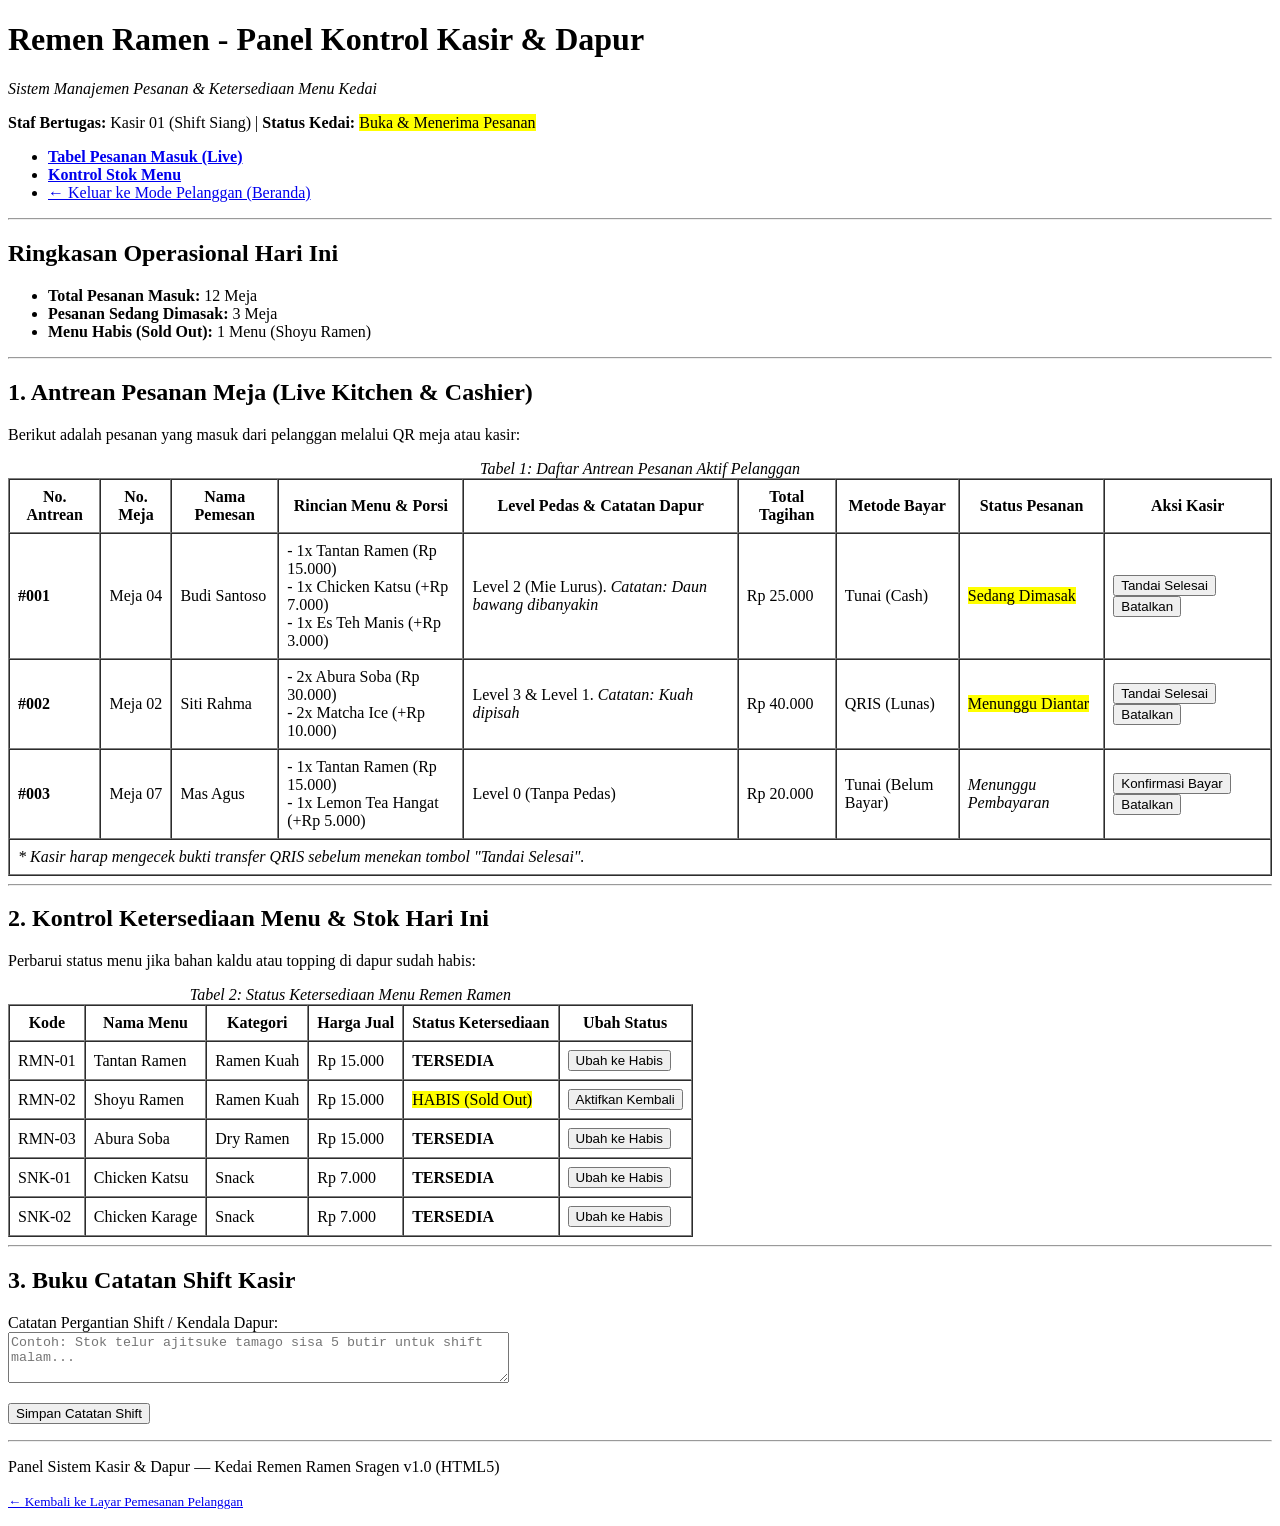
==== admin.html @ 984b787c "feat: inisialisasi struktur HTML5 dan aksesibilitas Remen Ramen mencakup index, pesan, dan admin" ====
<!DOCTYPE html>
<html lang="id">
<head>
  <meta charset="UTF-8">
  <meta name="viewport" content="width=device-width, initial-scale=1.0">
  <title>Dashboard Kasir & Dapur - Remen Ramen Sragen</title>
</head>
<body>

  <!-- ================= HEADER: Panel Kontrol Staf ================= -->
  <header>
    <h1>Remen Ramen - Panel Kontrol Kasir &amp; Dapur</h1>
    <p><em>Sistem Manajemen Pesanan &amp; Ketersediaan Menu Kedai</em></p>
    <p>
      <strong>Staf Bertugas:</strong> Kasir 01 (Shift Siang) | 
      <strong>Status Kedai:</strong> <mark>Buka &amp; Menerima Pesanan</mark>
    </p>
  </header>

  <!-- ================= NAV: Navigasi Internal Staf ================= -->
  <nav aria-label="Navigasi Panel Admin">
    <ul>
      <li><a href="#antrean-pesanan"><strong>Tabel Pesanan Masuk (Live)</strong></a></li>
      <li><a href="#kontrol-stok"><strong>Kontrol Stok Menu</strong></a></li>
      <li><a href="index.html">&larr; Keluar ke Mode Pelanggan (Beranda)</a></li>
    </ul>
  </nav>

  <hr>

  <!-- ================= MAIN: Konten Operasional Kedai ================= -->
  <main>

    <!-- Section 1: Ringkasan Metrik Hari Ini -->
    <section id="ringkasan-operasional">
      <h2>Ringkasan Operasional Hari Ini</h2>
      <ul>
        <li><strong>Total Pesanan Masuk:</strong> 12 Meja</li>
        <li><strong>Pesanan Sedang Dimasak:</strong> 3 Meja</li>
        <li><strong>Menu Habis (Sold Out):</strong> 1 Menu (Shoyu Ramen)</li>
      </ul>
    </section>

    <hr>

    <!-- Section 2: Tabel Antrean Pesanan Meja (Live Kitchen Orders) -->
    <section id="antrean-pesanan">
      <h2>1. Antrean Pesanan Meja (Live Kitchen &amp; Cashier)</h2>
      <p>Berikut adalah pesanan yang masuk dari pelanggan melalui QR meja atau kasir:</p>

      <table border="1" cellpadding="8" cellspacing="0">
        <caption><em>Tabel 1: Daftar Antrean Pesanan Aktif Pelanggan</em></caption>
        <thead>
          <tr>
            <th>No. Antrean</th>
            <th>No. Meja</th>
            <th>Nama Pemesan</th>
            <th>Rincian Menu &amp; Porsi</th>
            <th>Level Pedas &amp; Catatan Dapur</th>
            <th>Total Tagihan</th>
            <th>Metode Bayar</th>
            <th>Status Pesanan</th>
            <th>Aksi Kasir</th>
          </tr>
        </thead>
        <tbody>
          <!-- Baris Pesanan 1 -->
          <tr>
            <td><strong>#001</strong></td>
            <td>Meja 04</td>
            <td>Budi Santoso</td>
            <td>
              - 1x Tantan Ramen (Rp 15.000)<br>
              - 1x Chicken Katsu (+Rp 7.000)<br>
              - 1x Es Teh Manis (+Rp 3.000)
            </td>
            <td>Level 2 (Mie Lurus). <em>Catatan: Daun bawang dibanyakin</em></td>
            <td>Rp 25.000</td>
            <td>Tunai (Cash)</td>
            <td><mark>Sedang Dimasak</mark></td>
            <td>
              <button type="button">Tandai Selesai</button>
              <button type="button">Batalkan</button>
            </td>
          </tr>

          <!-- Baris Pesanan 2 -->
          <tr>
            <td><strong>#002</strong></td>
            <td>Meja 02</td>
            <td>Siti Rahma</td>
            <td>
              - 2x Abura Soba (Rp 30.000)<br>
              - 2x Matcha Ice (+Rp 10.000)
            </td>
            <td>Level 3 &amp; Level 1. <em>Catatan: Kuah dipisah</em></td>
            <td>Rp 40.000</td>
            <td>QRIS (Lunas)</td>
            <td><mark>Menunggu Diantar</mark></td>
            <td>
              <button type="button">Tandai Selesai</button>
              <button type="button">Batalkan</button>
            </td>
          </tr>

          <!-- Baris Pesanan 3 -->
          <tr>
            <td><strong>#003</strong></td>
            <td>Meja 07</td>
            <td>Mas Agus</td>
            <td>
              - 1x Tantan Ramen (Rp 15.000)<br>
              - 1x Lemon Tea Hangat (+Rp 5.000)
            </td>
            <td>Level 0 (Tanpa Pedas)</td>
            <td>Rp 20.000</td>
            <td>Tunai (Belum Bayar)</td>
            <td><em>Menunggu Pembayaran</em></td>
            <td>
              <button type="button">Konfirmasi Bayar</button>
              <button type="button">Batalkan</button>
            </td>
          </tr>
        </tbody>
        <tfoot>
          <tr>
            <td colspan="9">
              <em>* Kasir harap mengecek bukti transfer QRIS sebelum menekan tombol "Tandai Selesai".</em>
            </td>
          </tr>
        </tfoot>
      </table>
    </section>

    <hr>

    <!-- Section 3: Tabel Kontrol Stok & Ketersediaan Bahan Harian -->
    <section id="kontrol-stok">
      <h2>2. Kontrol Ketersediaan Menu &amp; Stok Hari Ini</h2>
      <p>Perbarui status menu jika bahan kaldu atau topping di dapur sudah habis:</p>

      <table border="1" cellpadding="8" cellspacing="0">
        <caption><em>Tabel 2: Status Ketersediaan Menu Remen Ramen</em></caption>
        <thead>
          <tr>
            <th>Kode</th>
            <th>Nama Menu</th>
            <th>Kategori</th>
            <th>Harga Jual</th>
            <th>Status Ketersediaan</th>
            <th>Ubah Status</th>
          </tr>
        </thead>
        <tbody>
          <tr>
            <td>RMN-01</td>
            <td>Tantan Ramen</td>
            <td>Ramen Kuah</td>
            <td>Rp 15.000</td>
            <td><strong>TERSEDIA</strong></td>
            <td><button type="button">Ubah ke Habis</button></td>
          </tr>
          <tr>
            <td>RMN-02</td>
            <td>Shoyu Ramen</td>
            <td>Ramen Kuah</td>
            <td>Rp 15.000</td>
            <td><mark>HABIS (Sold Out)</mark></td>
            <td><button type="button">Aktifkan Kembali</button></td>
          </tr>
          <tr>
            <td>RMN-03</td>
            <td>Abura Soba</td>
            <td>Dry Ramen</td>
            <td>Rp 15.000</td>
            <td><strong>TERSEDIA</strong></td>
            <td><button type="button">Ubah ke Habis</button></td>
          </tr>
          <tr>
            <td>SNK-01</td>
            <td>Chicken Katsu</td>
            <td>Snack</td>
            <td>Rp 7.000</td>
            <td><strong>TERSEDIA</strong></td>
            <td><button type="button">Ubah ke Habis</button></td>
          </tr>
          <tr>
            <td>SNK-02</td>
            <td>Chicken Karage</td>
            <td>Snack</td>
            <td>Rp 7.000</td>
            <td><strong>TERSEDIA</strong></td>
            <td><button type="button">Ubah ke Habis</button></td>
          </tr>
        </tbody>
      </table>
    </section>

    <hr>

    <!-- Section 4: Catatan Operasional Shift Kasir (Form Internal) -->
    <section id="memo-kasir">
      <h2>3. Buku Catatan Shift Kasir</h2>
      <form action="#" method="post">
        <p>
          <label for="catatan_shift">Catatan Pergantian Shift / Kendala Dapur:</label><br>
          <textarea id="catatan_shift" name="catatan_shift" rows="3" cols="60" placeholder="Contoh: Stok telur ajitsuke tamago sisa 5 butir untuk shift malam..."></textarea>
        </p>
        <p>
          <button type="submit">Simpan Catatan Shift</button>
        </p>
      </form>
    </section>

  </main>

  <hr>

  <!-- ================= FOOTER ================= -->
  <footer>
    <p>Panel Sistem Kasir &amp; Dapur &mdash; Kedai Remen Ramen Sragen v1.0 (HTML5)</p>
    <p><small><a href="index.html">&larr; Kembali ke Layar Pemesanan Pelanggan</a></small></p>
  </footer>

</body>
</html>
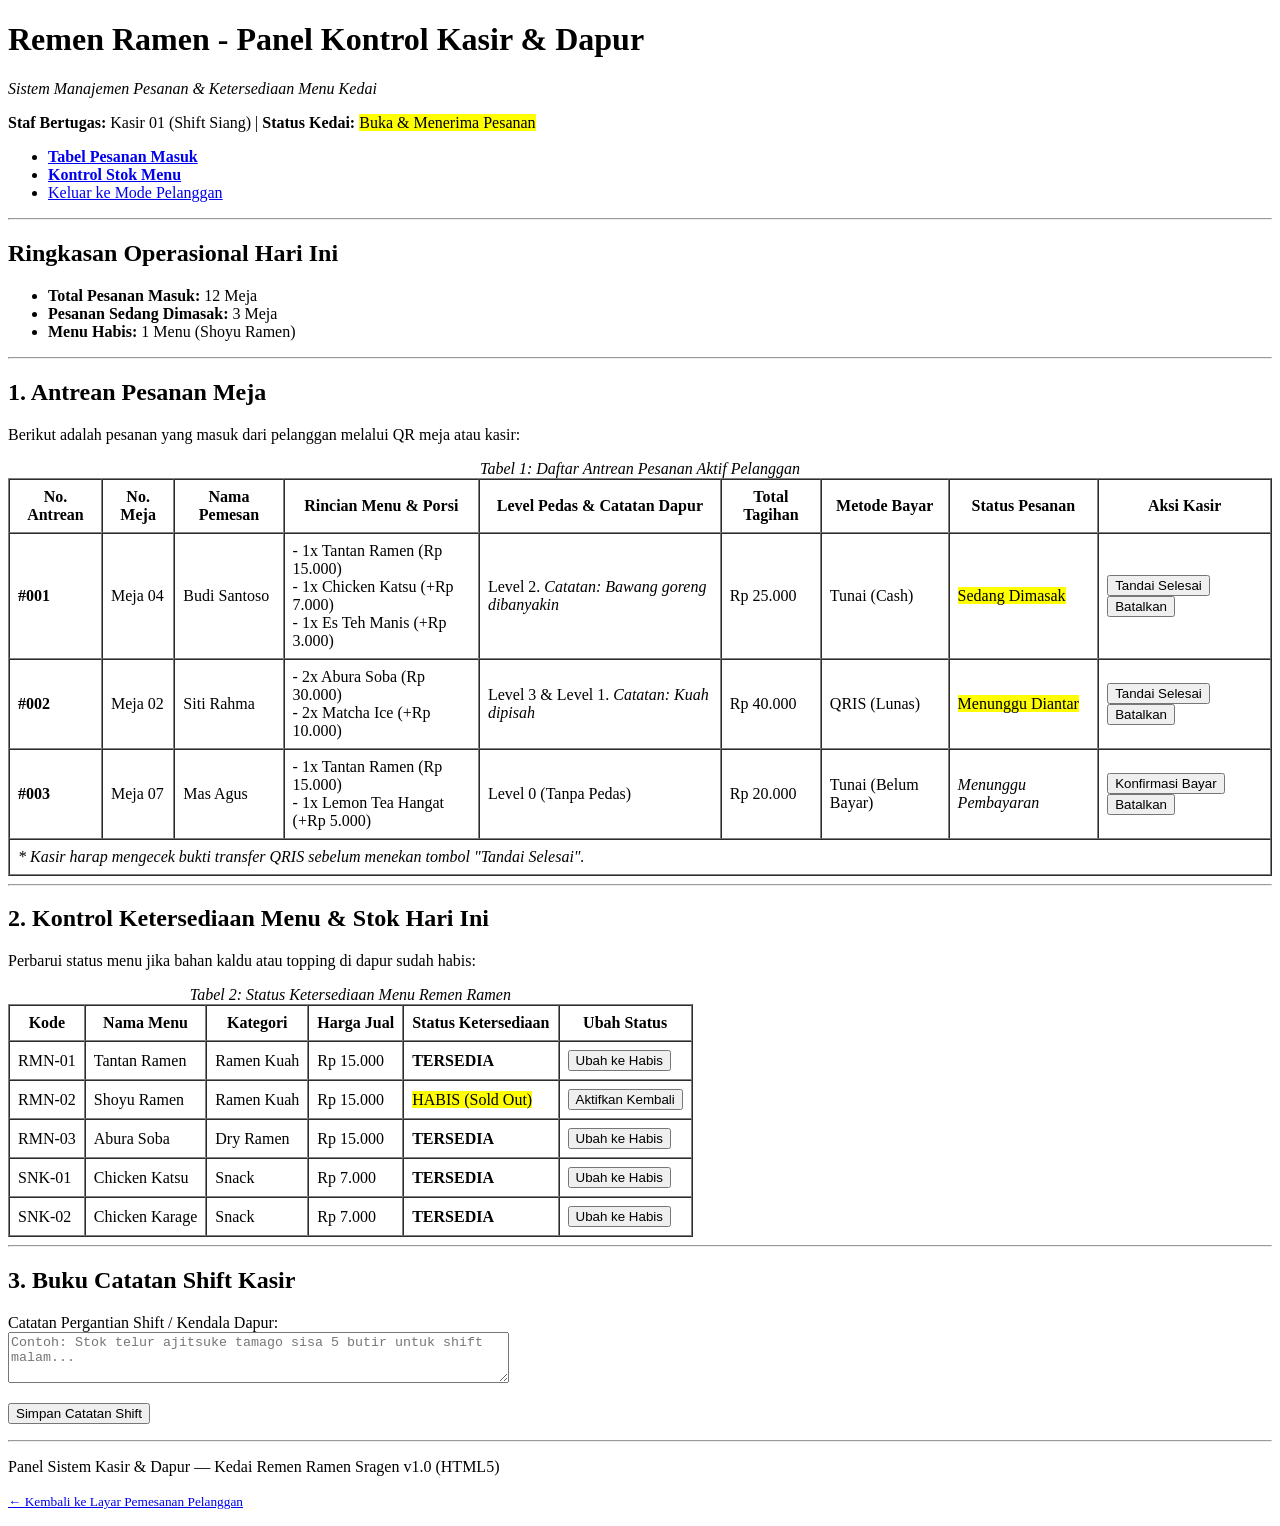
==== commit f57f3442: "memperbaiki teks konten dan menghubungkan file css ke html" ====
--- a/admin.html
+++ b/admin.html
@@ -3,7 +3,8 @@
 <head>
   <meta charset="UTF-8">
   <meta name="viewport" content="width=device-width, initial-scale=1.0">
-  <title>Dashboard Kasir & Dapur - Remen Ramen Sragen</title>
+  <title>Dashboard Kasir &amp; Dapur - Remen Ramen Sragen</title>
+  <link rel="stylesheet" href="assets/css/style.css">
 </head>
 <body>
 
@@ -20,9 +21,9 @@
   <!-- ================= NAV: Navigasi Internal Staf ================= -->
   <nav aria-label="Navigasi Panel Admin">
     <ul>
-      <li><a href="#antrean-pesanan"><strong>Tabel Pesanan Masuk (Live)</strong></a></li>
+      <li><a href="#antrean-pesanan"><strong>Tabel Pesanan Masuk</strong></a></li>
       <li><a href="#kontrol-stok"><strong>Kontrol Stok Menu</strong></a></li>
-      <li><a href="index.html">&larr; Keluar ke Mode Pelanggan (Beranda)</a></li>
+      <li><a href="index.html">Keluar ke Mode Pelanggan</a></li>
     </ul>
   </nav>
 
@@ -37,15 +38,15 @@
       <ul>
         <li><strong>Total Pesanan Masuk:</strong> 12 Meja</li>
         <li><strong>Pesanan Sedang Dimasak:</strong> 3 Meja</li>
-        <li><strong>Menu Habis (Sold Out):</strong> 1 Menu (Shoyu Ramen)</li>
+        <li><strong>Menu Habis:</strong> 1 Menu (Shoyu Ramen)</li>
       </ul>
     </section>
 
     <hr>
 
-    <!-- Section 2: Tabel Antrean Pesanan Meja (Live Kitchen Orders) -->
+    <!-- Section 2: Tabel Antrean Pesanan Meja -->
     <section id="antrean-pesanan">
-      <h2>1. Antrean Pesanan Meja (Live Kitchen &amp; Cashier)</h2>
+      <h2>1. Antrean Pesanan Meja</h2>
       <p>Berikut adalah pesanan yang masuk dari pelanggan melalui QR meja atau kasir:</p>
 
       <table border="1" cellpadding="8" cellspacing="0">
@@ -74,7 +75,7 @@
               - 1x Chicken Katsu (+Rp 7.000)<br>
               - 1x Es Teh Manis (+Rp 3.000)
             </td>
-            <td>Level 2 (Mie Lurus). <em>Catatan: Daun bawang dibanyakin</em></td>
+            <td>Level 2. <em>Catatan: Bawang goreng dibanyakin</em></td>
             <td>Rp 25.000</td>
             <td>Tunai (Cash)</td>
             <td><mark>Sedang Dimasak</mark></td>
@@ -198,7 +199,7 @@
 
     <hr>
 
-    <!-- Section 4: Catatan Operasional Shift Kasir (Form Internal) -->
+    <!-- Section 4: Catatan Operasional Shift Kasir -->
     <section id="memo-kasir">
       <h2>3. Buku Catatan Shift Kasir</h2>
       <form action="#" method="post">
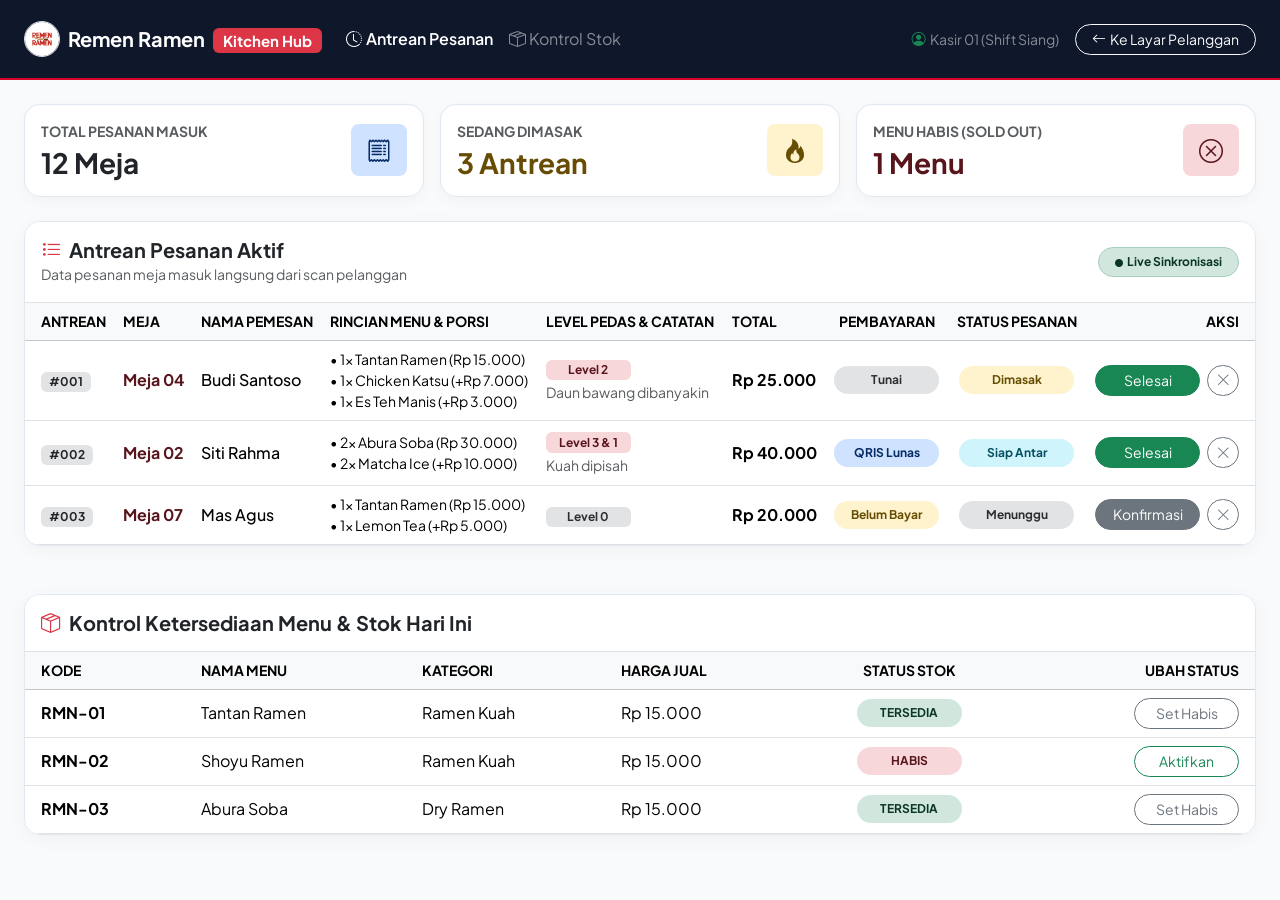
==== commit 8f816f35: "refactor: merubah total susunan kode menggunakan framework bootstrap dan mengubah palet warna lebih " ====
--- a/admin.html
+++ b/admin.html
@@ -3,225 +3,269 @@
 <head>
   <meta charset="UTF-8">
   <meta name="viewport" content="width=device-width, initial-scale=1.0">
-  <title>Dashboard Kasir &amp; Dapur - Remen Ramen Sragen</title>
+  <title>Dashboard Kasir &amp; Dapur - Remen Ramen</title>
+
+  <!-- Google Font: Plus Jakarta Sans -->
+  <link rel="preconnect" href="https://fonts.googleapis.com">
+  <link rel="preconnect" href="https://fonts.gstatic.com" crossorigin>
+  <link href="https://fonts.googleapis.com/css2?family=Plus+Jakarta+Sans:wght@400;500;600;700;800&display=swap" rel="stylesheet">
+
+  <!-- Bootstrap 5 & Icons -->
+  <link href="https://cdn.jsdelivr.net/npm/bootstrap@5.3.3/dist/css/bootstrap.min.css" rel="stylesheet">
+  <link rel="stylesheet" href="https://cdn.jsdelivr.net/npm/bootstrap-icons@1.11.3/font/bootstrap-icons.min.css">
+
+  <!-- Custom CSS -->
   <link rel="stylesheet" href="assets/css/style.css">
 </head>
-<body>
-
-  <!-- ================= HEADER: Panel Kontrol Staf ================= -->
-  <header>
-    <h1>Remen Ramen - Panel Kontrol Kasir &amp; Dapur</h1>
-    <p><em>Sistem Manajemen Pesanan &amp; Ketersediaan Menu Kedai</em></p>
-    <p>
-      <strong>Staf Bertugas:</strong> Kasir 01 (Shift Siang) | 
-      <strong>Status Kedai:</strong> <mark>Buka &amp; Menerima Pesanan</mark>
-    </p>
-  </header>
-
-  <!-- ================= NAV: Navigasi Internal Staf ================= -->
-  <nav aria-label="Navigasi Panel Admin">
-    <ul>
-      <li><a href="#antrean-pesanan"><strong>Tabel Pesanan Masuk</strong></a></li>
-      <li><a href="#kontrol-stok"><strong>Kontrol Stok Menu</strong></a></li>
-      <li><a href="index.html">Keluar ke Mode Pelanggan</a></li>
-    </ul>
+<body class="bg-admin">
+
+  <!-- ================= NAVBAR ADMIN ================= -->
+  <nav class="navbar navbar-expand-lg navbar-dark admin-navbar sticky-top py-3">
+    <div class="container-fluid px-lg-4">
+      <a class="navbar-brand d-flex align-items-center gap-2" href="admin.html">
+        <img src="assets/images/Logo_RemenRamen.jpg" alt="Logo Remen Ramen" class="rounded-circle border" width="36" height="36">
+        <span class="fw-bold">Remen Ramen <span class="badge bg-danger ms-1">Kitchen Hub</span></span>
+      </a>
+
+      <button class="navbar-toggler" type="button" data-bs-toggle="collapse" data-bs-target="#navAdmin">
+        <span class="navbar-toggler-icon"></span>
+      </button>
+
+      <div class="collapse navbar-collapse" id="navAdmin">
+        <ul class="navbar-nav me-auto">
+          <li class="nav-item">
+            <a class="nav-link active fw-semibold" href="#antrean-live"><i class="bi bi-clock-history me-1"></i>Antrean Pesanan</a>
+          </li>
+          <li class="nav-item">
+            <a class="nav-link text-white-50" href="#kontrol-stok"><i class="bi bi-box-seam me-1"></i>Kontrol Stok</a>
+          </li>
+        </ul>
+        <div class="d-flex align-items-center gap-3">
+          <span class="text-white-50 small">
+            <i class="bi bi-person-circle text-success me-1"></i>Kasir 01 (Shift Siang)
+          </span>
+          <a href="index.html" class="btn btn-outline-light btn-sm rounded-pill px-3">
+            <i class="bi bi-arrow-left me-1"></i>Ke Layar Pelanggan
+          </a>
+        </div>
+      </div>
+    </div>
   </nav>
 
-  <hr>
-
-  <!-- ================= MAIN: Konten Operasional Kedai ================= -->
-  <main>
-
-    <!-- Section 1: Ringkasan Metrik Hari Ini -->
-    <section id="ringkasan-operasional">
-      <h2>Ringkasan Operasional Hari Ini</h2>
-      <ul>
-        <li><strong>Total Pesanan Masuk:</strong> 12 Meja</li>
-        <li><strong>Pesanan Sedang Dimasak:</strong> 3 Meja</li>
-        <li><strong>Menu Habis:</strong> 1 Menu (Shoyu Ramen)</li>
-      </ul>
-    </section>
-
-    <hr>
-
-    <!-- Section 2: Tabel Antrean Pesanan Meja -->
-    <section id="antrean-pesanan">
-      <h2>1. Antrean Pesanan Meja</h2>
-      <p>Berikut adalah pesanan yang masuk dari pelanggan melalui QR meja atau kasir:</p>
-
-      <table border="1" cellpadding="8" cellspacing="0">
-        <caption><em>Tabel 1: Daftar Antrean Pesanan Aktif Pelanggan</em></caption>
-        <thead>
-          <tr>
-            <th>No. Antrean</th>
-            <th>No. Meja</th>
-            <th>Nama Pemesan</th>
-            <th>Rincian Menu &amp; Porsi</th>
-            <th>Level Pedas &amp; Catatan Dapur</th>
-            <th>Total Tagihan</th>
-            <th>Metode Bayar</th>
-            <th>Status Pesanan</th>
-            <th>Aksi Kasir</th>
-          </tr>
-        </thead>
-        <tbody>
-          <!-- Baris Pesanan 1 -->
-          <tr>
-            <td><strong>#001</strong></td>
-            <td>Meja 04</td>
-            <td>Budi Santoso</td>
-            <td>
-              - 1x Tantan Ramen (Rp 15.000)<br>
-              - 1x Chicken Katsu (+Rp 7.000)<br>
-              - 1x Es Teh Manis (+Rp 3.000)
-            </td>
-            <td>Level 2. <em>Catatan: Bawang goreng dibanyakin</em></td>
-            <td>Rp 25.000</td>
-            <td>Tunai (Cash)</td>
-            <td><mark>Sedang Dimasak</mark></td>
-            <td>
-              <button type="button">Tandai Selesai</button>
-              <button type="button">Batalkan</button>
-            </td>
-          </tr>
-
-          <!-- Baris Pesanan 2 -->
-          <tr>
-            <td><strong>#002</strong></td>
-            <td>Meja 02</td>
-            <td>Siti Rahma</td>
-            <td>
-              - 2x Abura Soba (Rp 30.000)<br>
-              - 2x Matcha Ice (+Rp 10.000)
-            </td>
-            <td>Level 3 &amp; Level 1. <em>Catatan: Kuah dipisah</em></td>
-            <td>Rp 40.000</td>
-            <td>QRIS (Lunas)</td>
-            <td><mark>Menunggu Diantar</mark></td>
-            <td>
-              <button type="button">Tandai Selesai</button>
-              <button type="button">Batalkan</button>
-            </td>
-          </tr>
-
-          <!-- Baris Pesanan 3 -->
-          <tr>
-            <td><strong>#003</strong></td>
-            <td>Meja 07</td>
-            <td>Mas Agus</td>
-            <td>
-              - 1x Tantan Ramen (Rp 15.000)<br>
-              - 1x Lemon Tea Hangat (+Rp 5.000)
-            </td>
-            <td>Level 0 (Tanpa Pedas)</td>
-            <td>Rp 20.000</td>
-            <td>Tunai (Belum Bayar)</td>
-            <td><em>Menunggu Pembayaran</em></td>
-            <td>
-              <button type="button">Konfirmasi Bayar</button>
-              <button type="button">Batalkan</button>
-            </td>
-          </tr>
-        </tbody>
-        <tfoot>
-          <tr>
-            <td colspan="9">
-              <em>* Kasir harap mengecek bukti transfer QRIS sebelum menekan tombol "Tandai Selesai".</em>
-            </td>
-          </tr>
-        </tfoot>
-      </table>
-    </section>
-
-    <hr>
-
-    <!-- Section 3: Tabel Kontrol Stok & Ketersediaan Bahan Harian -->
-    <section id="kontrol-stok">
-      <h2>2. Kontrol Ketersediaan Menu &amp; Stok Hari Ini</h2>
-      <p>Perbarui status menu jika bahan kaldu atau topping di dapur sudah habis:</p>
-
-      <table border="1" cellpadding="8" cellspacing="0">
-        <caption><em>Tabel 2: Status Ketersediaan Menu Remen Ramen</em></caption>
-        <thead>
-          <tr>
-            <th>Kode</th>
-            <th>Nama Menu</th>
-            <th>Kategori</th>
-            <th>Harga Jual</th>
-            <th>Status Ketersediaan</th>
-            <th>Ubah Status</th>
-          </tr>
-        </thead>
-        <tbody>
-          <tr>
-            <td>RMN-01</td>
-            <td>Tantan Ramen</td>
-            <td>Ramen Kuah</td>
-            <td>Rp 15.000</td>
-            <td><strong>TERSEDIA</strong></td>
-            <td><button type="button">Ubah ke Habis</button></td>
-          </tr>
-          <tr>
-            <td>RMN-02</td>
-            <td>Shoyu Ramen</td>
-            <td>Ramen Kuah</td>
-            <td>Rp 15.000</td>
-            <td><mark>HABIS (Sold Out)</mark></td>
-            <td><button type="button">Aktifkan Kembali</button></td>
-          </tr>
-          <tr>
-            <td>RMN-03</td>
-            <td>Abura Soba</td>
-            <td>Dry Ramen</td>
-            <td>Rp 15.000</td>
-            <td><strong>TERSEDIA</strong></td>
-            <td><button type="button">Ubah ke Habis</button></td>
-          </tr>
-          <tr>
-            <td>SNK-01</td>
-            <td>Chicken Katsu</td>
-            <td>Snack</td>
-            <td>Rp 7.000</td>
-            <td><strong>TERSEDIA</strong></td>
-            <td><button type="button">Ubah ke Habis</button></td>
-          </tr>
-          <tr>
-            <td>SNK-02</td>
-            <td>Chicken Karage</td>
-            <td>Snack</td>
-            <td>Rp 7.000</td>
-            <td><strong>TERSEDIA</strong></td>
-            <td><button type="button">Ubah ke Habis</button></td>
-          </tr>
-        </tbody>
-      </table>
-    </section>
-
-    <hr>
-
-    <!-- Section 4: Catatan Operasional Shift Kasir -->
-    <section id="memo-kasir">
-      <h2>3. Buku Catatan Shift Kasir</h2>
-      <form action="#" method="post">
-        <p>
-          <label for="catatan_shift">Catatan Pergantian Shift / Kendala Dapur:</label><br>
-          <textarea id="catatan_shift" name="catatan_shift" rows="3" cols="60" placeholder="Contoh: Stok telur ajitsuke tamago sisa 5 butir untuk shift malam..."></textarea>
-        </p>
-        <p>
-          <button type="submit">Simpan Catatan Shift</button>
-        </p>
-      </form>
-    </section>
+  <!-- ================= MAIN ADMIN ================= -->
+  <main class="container-fluid px-lg-4 my-4">
+
+    <!-- KPI STATS CARDS (WARNA SOFT PASTEL & TANPA BORDER TEBAL MENCOLOK) -->
+    <div class="row g-3 mb-4">
+      <div class="col-12 col-md-4">
+        <div class="card-kpi p-3">
+          <div class="d-flex justify-content-between align-items-center">
+            <div>
+              <p class="text-muted small fw-bold text-uppercase mb-1">Total Pesanan Masuk</p>
+              <h2 class="h3 fw-bold text-dark mb-0">12 Meja</h2>
+            </div>
+            <div class="bg-primary-subtle text-primary-emphasis rounded-3 px-3 py-2">
+              <i class="bi bi-receipt fs-4"></i>
+            </div>
+          </div>
+        </div>
+      </div>
+      <div class="col-12 col-md-4">
+        <div class="card-kpi p-3">
+          <div class="d-flex justify-content-between align-items-center">
+            <div>
+              <p class="text-muted small fw-bold text-uppercase mb-1">Sedang Dimasak</p>
+              <h2 class="h3 fw-bold text-warning-emphasis mb-0">3 Antrean</h2>
+            </div>
+            <div class="bg-warning-subtle text-warning-emphasis rounded-3 px-3 py-2">
+              <i class="bi bi-fire fs-4"></i>
+            </div>
+          </div>
+        </div>
+      </div>
+      <div class="col-12 col-md-4">
+        <div class="card-kpi p-3">
+          <div class="d-flex justify-content-between align-items-center">
+            <div>
+              <p class="text-muted small fw-bold text-uppercase mb-1">Menu Habis (Sold Out)</p>
+              <h2 class="h3 fw-bold text-danger-emphasis mb-0">1 Menu</h2>
+            </div>
+            <div class="bg-danger-subtle text-danger-emphasis rounded-3 px-3 py-2">
+              <i class="bi bi-x-circle fs-4"></i>
+            </div>
+          </div>
+        </div>
+      </div>
+    </div>
+
+    <!-- TABEL 1: ANTREAN LIVE -->
+    <div class="table-card mb-5" id="antrean-live">
+      <div class="p-3 border-bottom d-flex justify-content-between align-items-center bg-white">
+        <div>
+          <h2 class="h5 fw-bold mb-0 text-dark"><i class="bi bi-list-task text-danger me-2"></i>Antrean Pesanan Aktif</h2>
+          <small class="text-muted">Data pesanan meja masuk langsung dari scan pelanggan</small>
+        </div>
+        <span class="badge bg-success-subtle text-success-emphasis border border-success-subtle px-3 py-2 rounded-pill small">
+          <i class="bi bi-circle-fill me-1" style="font-size: 8px;"></i>Live Sinkronisasi
+        </span>
+      </div>
+
+      <div class="table-responsive">
+        <table class="table table-hover align-middle mb-0">
+          <thead class="table-light text-secondary small text-uppercase">
+            <tr>
+              <th scope="col" class="ps-3">Antrean</th>
+              <th scope="col">Meja</th>
+              <th scope="col">Nama Pemesan</th>
+              <th scope="col">Rincian Menu &amp; Porsi</th>
+              <th scope="col">Level Pedas &amp; Catatan</th>
+              <th scope="col">Total</th>
+              <th scope="col" class="text-center">Pembayaran</th>
+              <th scope="col" class="text-center">Status Pesanan</th>
+              <th scope="col" class="text-end pe-3">Aksi</th>
+            </tr>
+          </thead>
+          <tbody>
+            <tr>
+              <td class="ps-3"><span class="badge bg-secondary-subtle text-dark fw-bold px-2 py-1">#001</span></td>
+              <td><span class="fw-bold text-danger-emphasis">Meja 04</span></td>
+              <td class="fw-medium">Budi Santoso</td>
+              <td>
+                <small class="d-block">&bull; 1x Tantan Ramen (Rp 15.000)</small>
+                <small class="d-block">&bull; 1x Chicken Katsu (+Rp 7.000)</small>
+                <small class="d-block">&bull; 1x Es Teh Manis (+Rp 3.000)</small>
+              </td>
+              <td>
+                <span class="badge bg-danger-subtle text-danger-emphasis d-inline-block text-center" style="width: 85px;">Level 2</span><br>
+                <small class="text-muted">Daun bawang dibanyakin</small>
+              </td>
+              <td class="fw-bold">Rp 25.000</td>
+              <td class="text-center">
+                <span class="badge bg-secondary-subtle text-secondary-emphasis rounded-pill py-2 d-inline-block text-center" style="width: 105px;">Tunai</span>
+              </td>
+              <td class="text-center">
+                <span class="badge bg-warning-subtle text-warning-emphasis rounded-pill py-2 d-inline-block text-center" style="width: 115px;">Dimasak</span>
+              </td>
+              <td class="text-end pe-3 text-nowrap">
+                <button type="button" class="btn btn-sm btn-success rounded-pill me-1" style="width: 105px;">Selesai</button>
+                <button type="button" class="btn btn-sm btn-outline-secondary rounded-pill px-2"><i class="bi bi-x-lg"></i></button>
+              </td>
+            </tr>
+
+            <tr>
+              <td class="ps-3"><span class="badge bg-secondary-subtle text-dark fw-bold px-2 py-1">#002</span></td>
+              <td><span class="fw-bold text-danger-emphasis">Meja 02</span></td>
+              <td class="fw-medium">Siti Rahma</td>
+              <td>
+                <small class="d-block">&bull; 2x Abura Soba (Rp 30.000)</small>
+                <small class="d-block">&bull; 2x Matcha Ice (+Rp 10.000)</small>
+              </td>
+              <td>
+                <span class="badge bg-danger-subtle text-danger-emphasis d-inline-block text-center" style="width: 85px;">Level 3 &amp; 1</span><br>
+                <small class="text-muted">Kuah dipisah</small>
+              </td>
+              <td class="fw-bold">Rp 40.000</td>
+              <td class="text-center">
+                <span class="badge bg-primary-subtle text-primary-emphasis rounded-pill py-2 d-inline-block text-center" style="width: 105px;">QRIS Lunas</span>
+              </td>
+              <td class="text-center">
+                <span class="badge bg-info-subtle text-info-emphasis rounded-pill py-2 d-inline-block text-center" style="width: 115px;">Siap Antar</span>
+              </td>
+              <td class="text-end pe-3 text-nowrap">
+                <button type="button" class="btn btn-sm btn-success rounded-pill me-1" style="width: 105px;">Selesai</button>
+                <button type="button" class="btn btn-sm btn-outline-secondary rounded-pill px-2"><i class="bi bi-x-lg"></i></button>
+              </td>
+            </tr>
+
+            <tr>
+              <td class="ps-3"><span class="badge bg-secondary-subtle text-dark fw-bold px-2 py-1">#003</span></td>
+              <td><span class="fw-bold text-danger-emphasis">Meja 07</span></td>
+              <td class="fw-medium">Mas Agus</td>
+              <td>
+                <small class="d-block">&bull; 1x Tantan Ramen (Rp 15.000)</small>
+                <small class="d-block">&bull; 1x Lemon Tea (+Rp 5.000)</small>
+              </td>
+              <td>
+                <span class="badge bg-secondary-subtle text-secondary-emphasis d-inline-block text-center" style="width: 85px;">Level 0</span>
+              </td>
+              <td class="fw-bold">Rp 20.000</td>
+              <td class="text-center">
+                <span class="badge bg-warning-subtle text-warning-emphasis rounded-pill py-2 d-inline-block text-center" style="width: 105px;">Belum Bayar</span>
+              </td>
+              <td class="text-center">
+                <span class="badge bg-secondary-subtle text-secondary-emphasis rounded-pill py-2 d-inline-block text-center" style="width: 115px;">Menunggu</span>
+              </td>
+              <td class="text-end pe-3 text-nowrap">
+                <button type="button" class="btn btn-sm btn-secondary rounded-pill me-1" style="width: 105px;">Konfirmasi</button>
+                <button type="button" class="btn btn-sm btn-outline-secondary rounded-pill px-2"><i class="bi bi-x-lg"></i></button>
+              </td>
+            </tr>
+          </tbody>
+        </table>
+      </div>
+    </div>
+
+    <!-- TABEL 2: KONTROL STOK -->
+    <div class="table-card" id="kontrol-stok">
+      <div class="p-3 border-bottom bg-white">
+        <h2 class="h5 fw-bold mb-0 text-dark"><i class="bi bi-box-seam text-danger me-2"></i>Kontrol Ketersediaan Menu &amp; Stok Hari Ini</h2>
+      </div>
+      <div class="table-responsive">
+        <table class="table table-hover align-middle mb-0">
+          <thead class="table-light text-secondary small text-uppercase">
+            <tr>
+              <th scope="col" class="ps-3">Kode</th>
+              <th scope="col">Nama Menu</th>
+              <th scope="col">Kategori</th>
+              <th scope="col">Harga Jual</th>
+              <th scope="col" class="text-center">Status Stok</th>
+              <th scope="col" class="text-end pe-3">Ubah Status</th>
+            </tr>
+          </thead>
+          <tbody>
+            <tr>
+              <td class="ps-3 fw-bold">RMN-01</td>
+              <td>Tantan Ramen</td>
+              <td>Ramen Kuah</td>
+              <td>Rp 15.000</td>
+              <td class="text-center">
+                <span class="badge bg-success-subtle text-success-emphasis rounded-pill py-2 d-inline-block text-center" style="width: 105px;">TERSEDIA</span>
+              </td>
+              <td class="text-end pe-3">
+                <button type="button" class="btn btn-sm btn-outline-secondary rounded-pill" style="width: 105px;">Set Habis</button>
+              </td>
+            </tr>
+            <tr>
+              <td class="ps-3 fw-bold">RMN-02</td>
+              <td>Shoyu Ramen</td>
+              <td>Ramen Kuah</td>
+              <td>Rp 15.000</td>
+              <td class="text-center">
+                <span class="badge bg-danger-subtle text-danger-emphasis rounded-pill py-2 d-inline-block text-center" style="width: 105px;">HABIS</span>
+              </td>
+              <td class="text-end pe-3">
+                <button type="button" class="btn btn-sm btn-outline-success rounded-pill" style="width: 105px;">Aktifkan</button>
+              </td>
+            </tr>
+            <tr>
+              <td class="ps-3 fw-bold">RMN-03</td>
+              <td>Abura Soba</td>
+              <td>Dry Ramen</td>
+              <td>Rp 15.000</td>
+              <td class="text-center">
+                <span class="badge bg-success-subtle text-success-emphasis rounded-pill py-2 d-inline-block text-center" style="width: 105px;">TERSEDIA</span>
+              </td>
+              <td class="text-end pe-3">
+                <button type="button" class="btn btn-sm btn-outline-secondary rounded-pill" style="width: 105px;">Set Habis</button>
+              </td>
+            </tr>
+          </tbody>
+        </table>
+      </div>
+    </div>
 
   </main>
 
-  <hr>
-
-  <!-- ================= FOOTER ================= -->
-  <footer>
-    <p>Panel Sistem Kasir &amp; Dapur &mdash; Kedai Remen Ramen Sragen v1.0 (HTML5)</p>
-    <p><small><a href="index.html">&larr; Kembali ke Layar Pemesanan Pelanggan</a></small></p>
-  </footer>
-
+  <script src="https://cdn.jsdelivr.net/npm/bootstrap@5.3.3/dist/js/bootstrap.bundle.min.js"></script>
 </body>
 </html>
--- a/assets/css/style.css
+++ b/assets/css/style.css
@@ -0,0 +1,151 @@
+/* ==========================================================================
+   STYLE KUSTOM REMEN RAMEN — BOOTSTRAP 5 (MODERN JAPANESE EATERY)
+   ========================================================================== */
+
+:root {
+    --brand-red: #D90429;
+    --brand-red-dark: #A00320;
+    --brand-red-subtle: #FFF1F2;
+    --brand-dark: #1E232A;
+    --brand-navy: #0F172A;
+    --brand-gray: #64748B;
+    --brand-bg: #FAF9F6;
+}
+
+body {
+    background-color: var(--brand-bg);
+    color: var(--brand-dark);
+    font-family: 'Plus Jakarta Sans', sans-serif;
+}
+
+body.bg-admin {
+    background-color: #F8FAFC;
+    color: #1E293B;
+}
+
+/* Navbar Clean */
+.navbar-brand-title {
+    font-weight: 800;
+    letter-spacing: -0.5px;
+    color: var(--brand-red) !important;
+}
+
+/* Hero Section */
+.hero-banner {
+    background: linear-gradient(135deg, #FFF5F5 0%, #FFFFFF 100%);
+    border-bottom: 1px solid #FEE2E2;
+}
+
+/* Card Modern (Katalog Menu) */
+.card-menu {
+    border: 1px solid #F1F5F9;
+    border-radius: 16px;
+    overflow: hidden;
+    background: #FFFFFF;
+    transition: all 0.25s ease;
+    box-shadow: 0 4px 20px rgba(0, 0, 0, 0.04);
+}
+
+.card-menu:hover {
+    transform: translateY(-6px);
+    box-shadow: 0 12px 30px rgba(217, 4, 41, 0.12);
+    border-color: #FECDD3;
+}
+
+.card-menu-img {
+    height: 220px;
+    object-fit: cover;
+}
+
+/* Tombol Brand Red */
+.btn-brand {
+    background-color: var(--brand-red);
+    color: #FFFFFF;
+    font-weight: 600;
+    border-radius: 10px;
+    padding: 0.6rem 1.4rem;
+    border: none;
+    transition: all 0.2s ease;
+}
+
+.btn-brand:hover {
+    background-color: var(--brand-red-dark);
+    color: #FFFFFF;
+    transform: translateY(-1px);
+    box-shadow: 0 4px 14px rgba(217, 4, 41, 0.35);
+}
+
+.badge-soft-red {
+    background-color: var(--brand-red-subtle);
+    color: var(--brand-red);
+    font-weight: 700;
+}
+
+/* Halaman Form Pemesanan (pesan.html) */
+.form-card {
+    background: #FFFFFF;
+    border-radius: 20px;
+    border: 1px solid #E2E8F0;
+    box-shadow: 0 10px 30px rgba(0, 0, 0, 0.05);
+}
+
+.form-section-title {
+    font-size: 1.05rem;
+    font-weight: 700;
+    color: var(--brand-red);
+    border-bottom: 2px solid #FEE2E2;
+    padding-bottom: 0.5rem;
+    margin-bottom: 1.2rem;
+}
+
+.form-control,
+.form-select {
+    border-radius: 10px;
+    border: 1.5px solid #CBD5E1;
+    padding: 0.7rem 1rem;
+    font-weight: 500;
+}
+
+.form-control:focus,
+.form-select:focus {
+    border-color: var(--brand-red);
+    box-shadow: 0 0 0 0.25rem rgba(217, 4, 41, 0.15);
+}
+
+.btn-submit-order {
+    background-color: var(--brand-red);
+    color: #FFFFFF;
+    font-weight: 700;
+    border-radius: 12px;
+    padding: 0.9rem 2rem;
+    border: none;
+    transition: all 0.2s;
+}
+
+.btn-submit-order:hover {
+    background-color: var(--brand-red-dark);
+    color: #FFFFFF;
+    transform: translateY(-2px);
+    box-shadow: 0 8px 20px rgba(217, 4, 41, 0.3);
+}
+
+/* Halaman Dashboard Kasir & Dapur (admin.html) */
+.admin-navbar {
+    background-color: var(--brand-navy);
+    border-bottom: 2px solid var(--brand-red);
+}
+
+.card-kpi {
+    border: 1px solid #E2E8F0;
+    border-radius: 16px;
+    background: #FFFFFF;
+    box-shadow: 0 4px 15px rgba(0, 0, 0, 0.03);
+}
+
+.table-card {
+    border-radius: 16px;
+    overflow: hidden;
+    border: 1px solid #E2E8F0;
+    background: #FFFFFF;
+    box-shadow: 0 4px 20px rgba(0, 0, 0, 0.04);
+}
